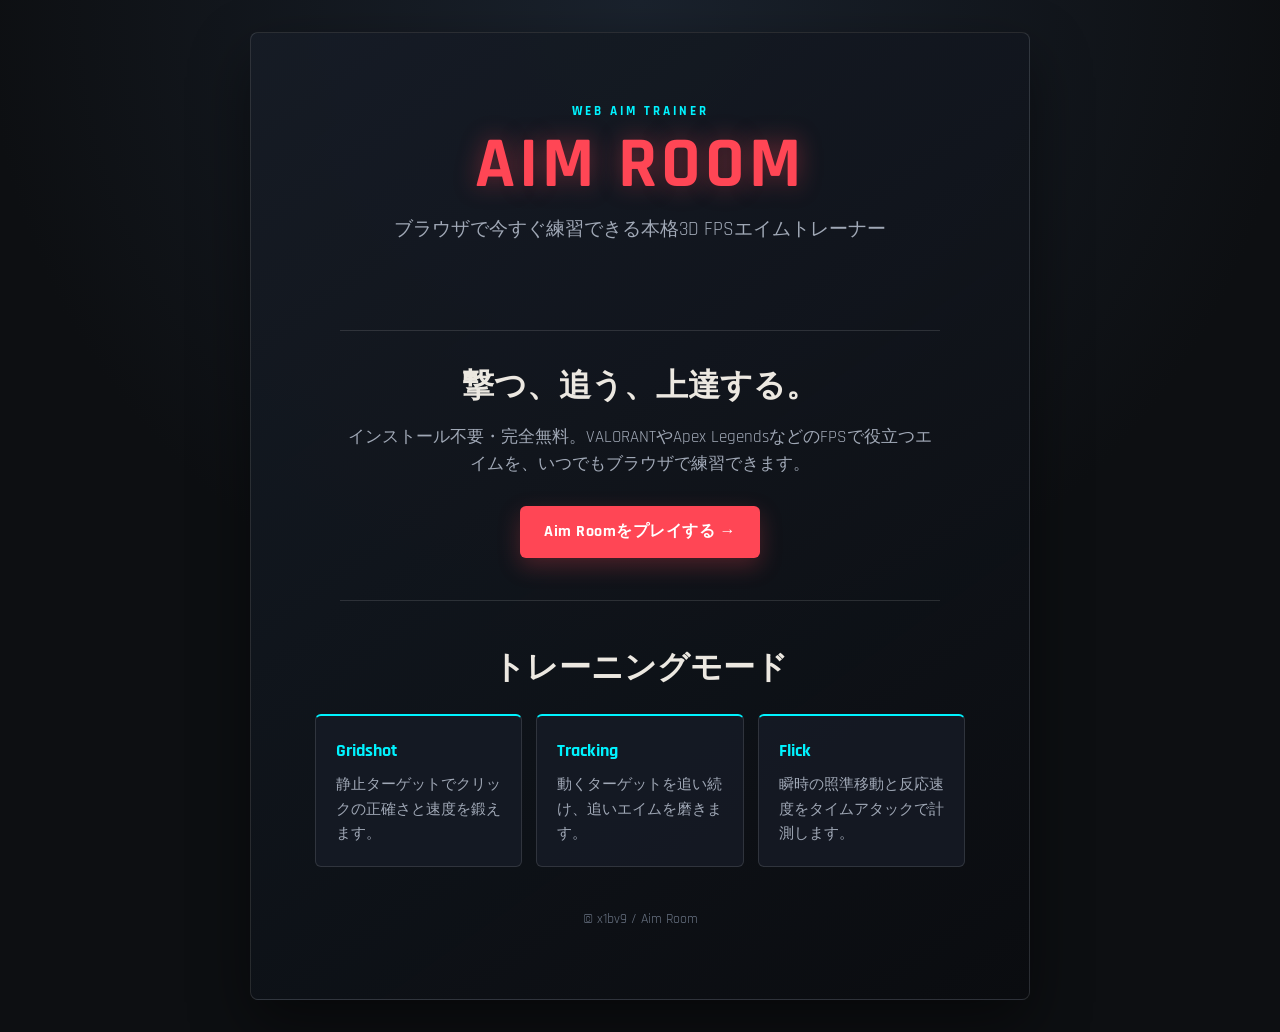
==== index.html @ 7ff07e4a "Add files via upload" ====
<!DOCTYPE html>
<html lang="ja">
<head>
  <meta charset="UTF-8">
  <meta name="viewport" content="width=device-width, initial-scale=1.0">
  <title>Aim Room | 無料3D FPSエイムトレーナー</title>
  <meta name="description" content="Aim Roomは、ブラウザで今すぐ遊べる無料の3D FPSエイムトレーナーです。Gridshot、Flick、TrackingなどでVALORANTやApex Legendsのエイムを練習できます。">
  <meta name="keywords" content="エイム練習, FPS, Aim Trainer, ブラウザゲーム, VALORANT, Apex Legends, Gridshot, Tracking">
  <meta name="robots" content="index, follow">
  <link rel="canonical" href="https://x1bv9.github.io/aimp/">
  <meta property="og:type" content="website">
  <meta property="og:title" content="Aim Room | 無料3D FPSエイムトレーナー">
  <meta property="og:description" content="インストール不要。ブラウザですぐに始められる3D FPSエイム練習ツールです。">
  <meta property="og:url" content="https://x1bv9.github.io/aimp/">
  <meta property="og:site_name" content="Aim Room">
  <meta name="twitter:card" content="summary">
  <meta name="twitter:title" content="Aim Room | 無料3D FPSエイムトレーナー">
  <meta name="twitter:description" content="Gridshot、Flick、Trackingに対応した無料の3D Webエイムトレーナー。">
  <meta name="google-site-verification" content="plmwMyv30xBzgXX7J8kx4cgJiKHHp-phH_kaKHK9sP8" />
  <script async src="https://pagead2.googlesyndication.com/pagead/js/adsbygoogle.js?client=ca-pub-6857554483023624"
     crossorigin="anonymous"></script>
  <meta name="google-adsense-account" content="ca-pub-6857554483023624">
  <link rel="stylesheet" href="style.css">
</head>
<body>
  <main id="main-content">
    <header class="site-header">
      <p class="eyebrow">WEB AIM TRAINER</p>
      <h1>Aim Room</h1>
      <p class="tagline">ブラウザで今すぐ練習できる本格3D FPSエイムトレーナー</p>
    </header>

    <section class="intro" aria-labelledby="intro-title">
      <h2 id="intro-title">撃つ、追う、上達する。</h2>
      <p>インストール不要・完全無料。VALORANTやApex LegendsなどのFPSで役立つエイムを、いつでもブラウザで練習できます。</p>
      <a class="primary-link" href="https://x1bv9.github.io/AimRoom.github.io/">Aim Roomをプレイする <span aria-hidden="true">→</span></a>
    </section>

    <section class="features" aria-labelledby="features-title">
      <h2 id="features-title">トレーニングモード</h2>
      <div class="feature-grid">
        <article>
          <h3>Gridshot</h3>
          <p>静止ターゲットでクリックの正確さと速度を鍛えます。</p>
        </article>
        <article>
          <h3>Tracking</h3>
          <p>動くターゲットを追い続け、追いエイムを磨きます。</p>
        </article>
        <article>
          <h3>Flick</h3>
          <p>瞬時の照準移動と反応速度をタイムアタックで計測します。</p>
        </article>
      </div>
    </section>

    <footer>
      <p>© x1bv9 / Aim Room</p>
    </footer>
  </main>

  <script type="application/ld+json">
  {
    "@context": "https://schema.org",
    "@type": "WebApplication",
    "name": "Aim Room",
    "url": "https://x1bv9.github.io/aimp/",
    "applicationCategory": "GameApplication",
    "operatingSystem": "All",
    "browserRequirements": "Requires JavaScript and WebGL",
    "offers": { "@type": "Offer", "price": "0", "priceCurrency": "JPY" },
    "description": "ブラウザで遊べる無料の3D FPSエイム練習ツール。Gridshot、Tracking、Flickに対応。"
  }
  </script>
</body>
</html>
---- style.css ----
@import url('https://fonts.googleapis.com/css2?family=Rajdhani:wght@500;600;700&display=swap');

:root {
  --bg-color: #0d0f12;
  --panel-color: rgba(22, 28, 38, 0.82);
  --border-color: rgba(255, 255, 255, 0.12);
  --text-main: #ece8e1;
  --text-sub: #a0a8b6;
  --red: #ff4655;
  --cyan: #00f3ff;
}

*, *::before, *::after {
  box-sizing: border-box;
  margin: 0;
  padding: 0;
}

body {
  min-height: 100vh;
  background: radial-gradient(circle at 50% 0%, #1a222d 0, var(--bg-color) 54%);
  color: var(--text-main);
  font-family: 'Rajdhani', 'Segoe UI', sans-serif;
  line-height: 1.6;
  padding: 32px 20px;
}

main {
  width: 100%;
  max-width: 780px;
  margin: 0 auto;
  padding: clamp(28px, 6vw, 68px) clamp(20px, 6vw, 64px);
  background: linear-gradient(145deg, rgba(22, 28, 38, 0.94), rgba(10, 12, 16, 0.92));
  border: 1px solid var(--border-color);
  border-radius: 8px;
  box-shadow: 0 24px 60px rgba(0, 0, 0, 0.45);
}

.site-header, .intro { text-align: center; }

.eyebrow {
  margin: 0 0 8px;
  color: var(--cyan);
  font-size: 0.8rem;
  font-weight: 800;
  letter-spacing: 3px;
}

h1 {
  margin: 0;
  color: var(--red);
  font-size: clamp(2.5rem, 8vw, 4.5rem);
  line-height: 1;
  letter-spacing: 4px;
  text-transform: uppercase;
  text-shadow: 0 0 24px rgba(255, 70, 85, 0.4);
}

.tagline {
  margin: 14px 0 0;
  color: var(--text-sub);
  font-size: clamp(1rem, 2.5vw, 1.2rem);
}

.intro {
  max-width: 600px;
  margin: clamp(48px, 8vw, 84px) auto 0;
  padding: 30px 0 42px;
  border-top: 1px solid var(--border-color);
  border-bottom: 1px solid var(--border-color);
}

h2 {
  margin: 0 0 12px;
  color: var(--text-main);
  font-size: clamp(1.5rem, 4vw, 2rem);
}

.intro p {
  margin: 0 auto 28px;
  color: var(--text-sub);
  font-size: 1.05rem;
}

.primary-link {
  display: inline-block;
  padding: 13px 24px;
  background: var(--red);
  color: #fff;
  font-weight: 700;
  letter-spacing: 0.5px;
  text-decoration: none;
  border-radius: 6px;
  box-shadow: 0 8px 22px rgba(255, 70, 85, 0.25);
  transition: transform 0.2s ease, background 0.2s ease;
}

.primary-link:hover, .primary-link:focus-visible {
  background: #ff6975;
  transform: translateY(-2px);
}

.features {
  padding-top: 42px;
}

.features h2 { text-align: center; }

.feature-grid {
  display: grid;
  grid-template-columns: repeat(3, 1fr);
  gap: 14px;
  margin-top: 20px;
}

.feature-grid article {
  padding: 20px;
  background: var(--panel-color);
  border: 1px solid var(--border-color);
  border-top: 2px solid var(--cyan);
  border-radius: 6px;
}

.feature-grid h3 {
  margin: 0 0 8px;
  color: var(--cyan);
  font-size: 1.15rem;
}

.feature-grid p {
  margin: 0;
  color: var(--text-sub);
  font-size: 0.95rem;
}

footer {
  margin-top: 42px;
  color: #687282;
  font-size: 0.85rem;
  text-align: center;
}

@media (max-width: 620px) {
  body { padding: 16px 12px; }
  .feature-grid { grid-template-columns: 1fr; }
  .feature-grid article { padding: 16px; }
}
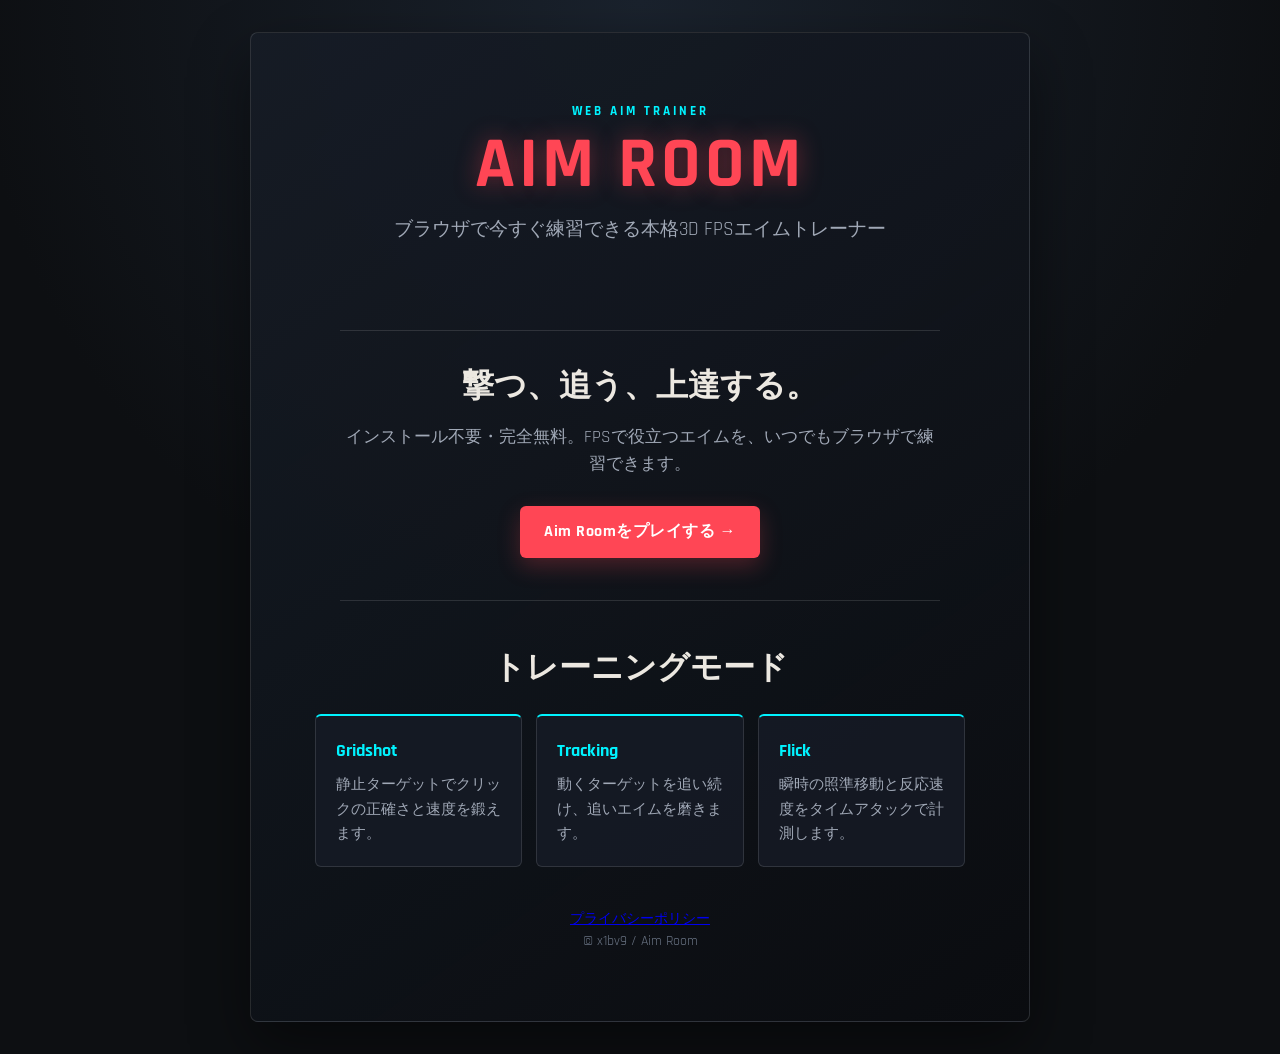
==== commit b54ff9e7: "Add files via upload" ====
--- a/index.html
+++ b/index.html
@@ -4,7 +4,7 @@
   <meta charset="UTF-8">
   <meta name="viewport" content="width=device-width, initial-scale=1.0">
   <title>Aim Room | 無料3D FPSエイムトレーナー</title>
-  <meta name="description" content="Aim Roomは、ブラウザで今すぐ遊べる無料の3D FPSエイムトレーナーです。Gridshot、Flick、TrackingなどでVALORANTやApex Legendsのエイムを練習できます。">
+  <meta name="description" content="Aim Roomは、ブラウザで今すぐ遊べる無料の3D FPSエイムトレーナーです。Gridshot、Flick、Trackingなどでエイムを練習できます。">
   <meta name="keywords" content="エイム練習, FPS, Aim Trainer, ブラウザゲーム, VALORANT, Apex Legends, Gridshot, Tracking">
   <meta name="robots" content="index, follow">
   <link rel="canonical" href="https://x1bv9.github.io/aimp/">
@@ -21,6 +21,9 @@
      crossorigin="anonymous"></script>
   <meta name="google-adsense-account" content="ca-pub-6857554483023624">
   <link rel="stylesheet" href="style.css">
+    <!-- アイコン -->
+   <link rel="icon" href="AimRoom.github.io/favicon.svg" type="image/svg+xml">
+
 </head>
 <body>
   <main id="main-content">
@@ -32,7 +35,7 @@
 
     <section class="intro" aria-labelledby="intro-title">
       <h2 id="intro-title">撃つ、追う、上達する。</h2>
-      <p>インストール不要・完全無料。VALORANTやApex LegendsなどのFPSで役立つエイムを、いつでもブラウザで練習できます。</p>
+      <p>インストール不要・完全無料。FPSで役立つエイムを、いつでもブラウザで練習できます。</p>
       <a class="primary-link" href="https://x1bv9.github.io/AimRoom.github.io/">Aim Roomをプレイする <span aria-hidden="true">→</span></a>
     </section>
 
@@ -55,6 +58,7 @@
     </section>
 
     <footer>
+      <nav aria-label="フッターリンク"><a href="https://x1bv9.github.io/AimRoom.github.io/privacy.html">プライバシーポリシー</a></nav>
       <p>© x1bv9 / Aim Room</p>
     </footer>
   </main>
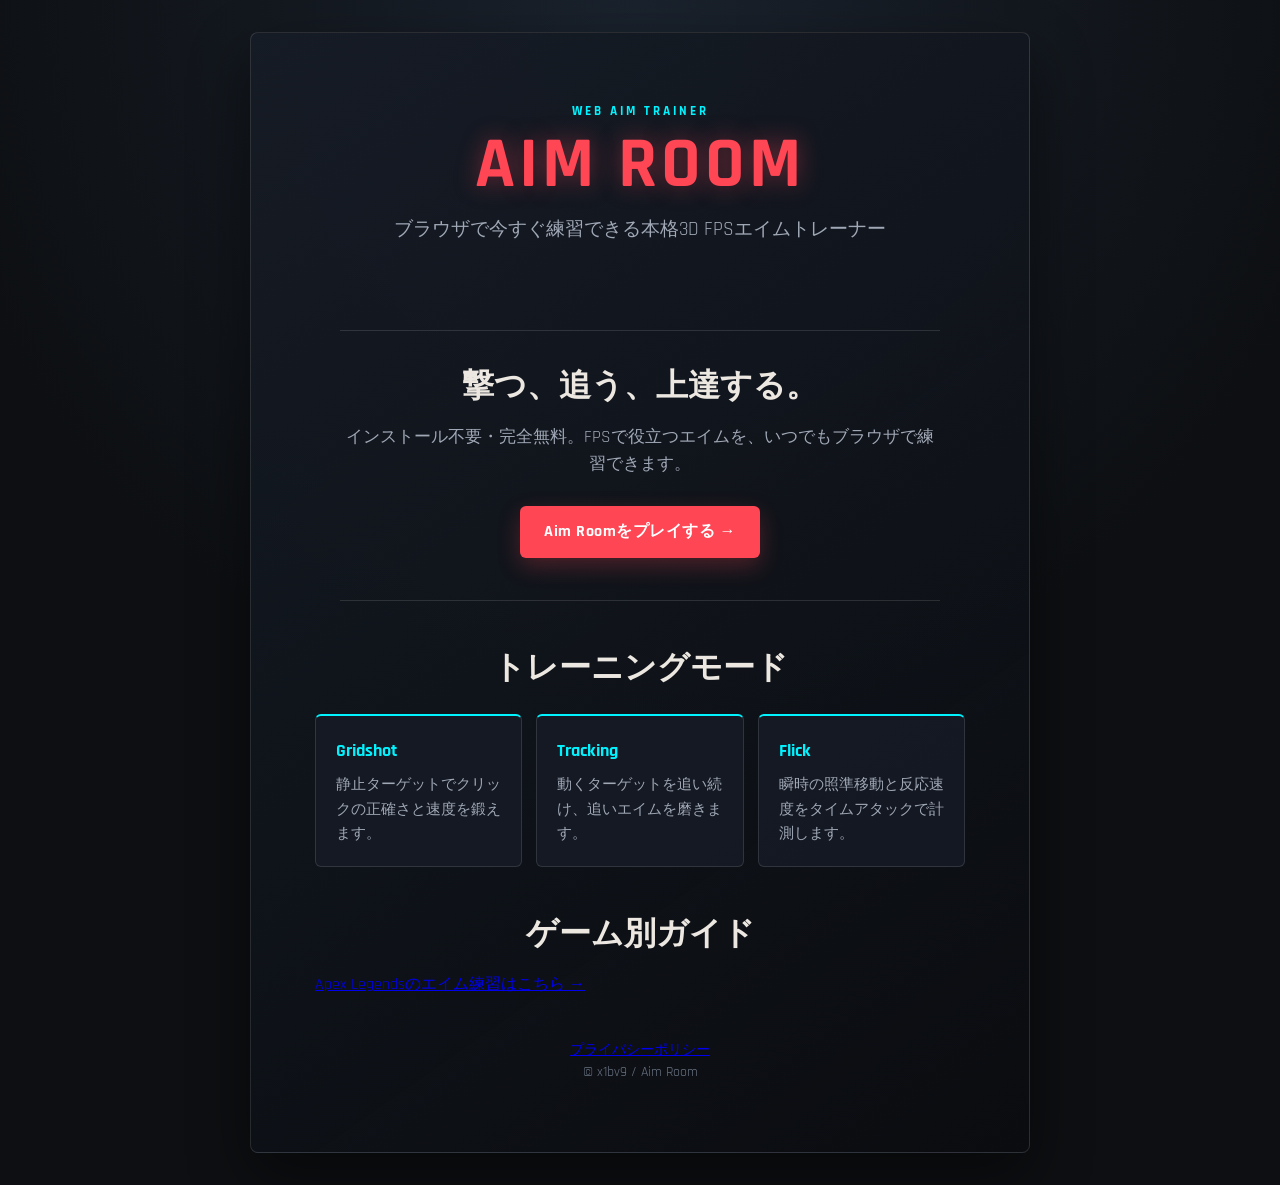
==== commit 4991e654: "Add Apex Legends aim training landing page (/apex/), add it to sitemap and link from top page" ====
--- a/index.html
+++ b/index.html
@@ -1,80 +1,107 @@
-<!DOCTYPE html>
-<html lang="ja">
-<head>
-  <meta charset="UTF-8">
-  <meta name="viewport" content="width=device-width, initial-scale=1.0">
-  <title>Aim Room | 無料3D FPSエイムトレーナー</title>
-  <meta name="description" content="Aim Roomは、ブラウザで今すぐ遊べる無料の3D FPSエイムトレーナーです。Gridshot、Flick、Trackingなどでエイムを練習できます。">
-  <meta name="keywords" content="エイム練習, FPS, Aim Trainer, ブラウザゲーム, VALORANT, Apex Legends, Gridshot, Tracking">
-  <meta name="robots" content="index, follow">
-  <link rel="canonical" href="https://x1bv9.github.io/aimp/">
-  <meta property="og:type" content="website">
-  <meta property="og:title" content="Aim Room | 無料3D FPSエイムトレーナー">
-  <meta property="og:description" content="インストール不要。ブラウザですぐに始められる3D FPSエイム練習ツールです。">
-  <meta property="og:url" content="https://x1bv9.github.io/aimp/">
-  <meta property="og:site_name" content="Aim Room">
-  <meta name="twitter:card" content="summary">
-  <meta name="twitter:title" content="Aim Room | 無料3D FPSエイムトレーナー">
-  <meta name="twitter:description" content="Gridshot、Flick、Trackingに対応した無料の3D Webエイムトレーナー。">
-  <meta name="google-site-verification" content="plmwMyv30xBzgXX7J8kx4cgJiKHHp-phH_kaKHK9sP8" />
-  <script async src="https://pagead2.googlesyndication.com/pagead/js/adsbygoogle.js?client=ca-pub-6857554483023624"
-     crossorigin="anonymous"></script>
-  <meta name="google-adsense-account" content="ca-pub-6857554483023624">
-  <link rel="stylesheet" href="style.css">
-    <!-- アイコン -->
-   <link rel="icon" href="AimRoom.github.io/favicon.svg" type="image/svg+xml">
-
-</head>
-<body>
-  <main id="main-content">
-    <header class="site-header">
-      <p class="eyebrow">WEB AIM TRAINER</p>
-      <h1>Aim Room</h1>
-      <p class="tagline">ブラウザで今すぐ練習できる本格3D FPSエイムトレーナー</p>
-    </header>
-
-    <section class="intro" aria-labelledby="intro-title">
-      <h2 id="intro-title">撃つ、追う、上達する。</h2>
-      <p>インストール不要・完全無料。FPSで役立つエイムを、いつでもブラウザで練習できます。</p>
-      <a class="primary-link" href="https://x1bv9.github.io/AimRoom.github.io/">Aim Roomをプレイする <span aria-hidden="true">→</span></a>
-    </section>
-
-    <section class="features" aria-labelledby="features-title">
-      <h2 id="features-title">トレーニングモード</h2>
-      <div class="feature-grid">
-        <article>
-          <h3>Gridshot</h3>
-          <p>静止ターゲットでクリックの正確さと速度を鍛えます。</p>
-        </article>
-        <article>
-          <h3>Tracking</h3>
-          <p>動くターゲットを追い続け、追いエイムを磨きます。</p>
-        </article>
-        <article>
-          <h3>Flick</h3>
-          <p>瞬時の照準移動と反応速度をタイムアタックで計測します。</p>
-        </article>
-      </div>
-    </section>
-
-    <footer>
-      <nav aria-label="フッターリンク"><a href="https://x1bv9.github.io/AimRoom.github.io/privacy.html">プライバシーポリシー</a></nav>
-      <p>© x1bv9 / Aim Room</p>
-    </footer>
-  </main>
-
-  <script type="application/ld+json">
-  {
-    "@context": "https://schema.org",
-    "@type": "WebApplication",
-    "name": "Aim Room",
-    "url": "https://x1bv9.github.io/aimp/",
-    "applicationCategory": "GameApplication",
-    "operatingSystem": "All",
-    "browserRequirements": "Requires JavaScript and WebGL",
-    "offers": { "@type": "Offer", "price": "0", "priceCurrency": "JPY" },
-    "description": "ブラウザで遊べる無料の3D FPSエイム練習ツール。Gridshot、Tracking、Flickに対応。"
-  }
-  </script>
-</body>
+<!DOCTYPE html>
+<html lang="ja">
+<head>
+  <!-- Google tag (gtag.js) -->
+  <script async src="https://www.googletagmanager.com/gtag/js?id=G-E63HDN6CHN"></script>
+  <script>
+    window.dataLayer = window.dataLayer || [];
+    function gtag(){dataLayer.push(arguments);}
+    gtag('js', new Date());
+    gtag('config', 'G-E63HDN6CHN');
+  </script>
+  <meta charset="UTF-8">
+  <meta name="viewport" content="width=device-width, initial-scale=1.0">
+  <title>Aim Room | 無料3D FPSエイムトレーナー</title>
+  <meta name="description" content="Aim Roomは、ブラウザで今すぐ遊べる無料の3D FPSエイムトレーナーです。Gridshot、Flick、Trackingなどでエイムを練習できます。">
+  <meta name="keywords" content="エイム練習, FPS, Aim Trainer, ブラウザゲーム, VALORANT, Apex Legends, Gridshot, Tracking">
+  <meta name="robots" content="index, follow">
+  <meta name="theme-color" content="#0d0f12">
+  <link rel="canonical" href="https://x1bv9.github.io/">
+  <meta property="og:type" content="website">
+  <meta property="og:title" content="Aim Room | 無料3D FPSエイムトレーナー">
+  <meta property="og:description" content="インストール不要。ブラウザですぐに始められる3D FPSエイム練習ツールです。">
+  <meta property="og:url" content="https://x1bv9.github.io/">
+  <meta property="og:site_name" content="Aim Room">
+  <meta property="og:image" content="https://x1bv9.github.io/favicon.svg">
+  <meta name="twitter:card" content="summary">
+  <meta name="twitter:title" content="Aim Room | 無料3D FPSエイムトレーナー">
+  <meta name="twitter:description" content="Gridshot、Flick、Trackingに対応した無料の3D Webエイムトレーナー。">
+  <meta name="google-site-verification" content="plmwMyv30xBzgXX7J8kx4cgJiKHHp-phH_kaKHK9sP8" />
+  <script async src="https://pagead2.googlesyndication.com/pagead/js/adsbygoogle.js?client=ca-pub-6857554483023624"
+     crossorigin="anonymous"></script>
+  <meta name="google-adsense-account" content="ca-pub-6857554483023624">
+  <link rel="stylesheet" href="style.css">
+    <!-- アイコン -->
+   <link rel="icon" href="favicon.svg" type="image/svg+xml">
+  
+</head>
+<body>
+  <main id="main-content">
+    <header class="site-header">
+      <p class="eyebrow">WEB AIM TRAINER</p>
+      <h1>Aim Room</h1>
+      <p class="tagline">ブラウザで今すぐ練習できる本格3D FPSエイムトレーナー</p>
+    </header>
+
+    <section class="intro" aria-labelledby="intro-title">
+      <h2 id="intro-title">撃つ、追う、上達する。</h2>
+      <p>インストール不要・完全無料。FPSで役立つエイムを、いつでもブラウザで練習できます。</p>
+      <a class="primary-link" href="https://x1bv9.github.io/AimRoom.github.io/">Aim Roomをプレイする <span aria-hidden="true">→</span></a>
+    </section>
+
+    <section class="features" aria-labelledby="features-title">
+      <h2 id="features-title">トレーニングモード</h2>
+      <div class="feature-grid">
+        <article>
+          <h3>Gridshot</h3>
+          <p>静止ターゲットでクリックの正確さと速度を鍛えます。</p>
+        </article>
+        <article>
+          <h3>Tracking</h3>
+          <p>動くターゲットを追い続け、追いエイムを磨きます。</p>
+        </article>
+        <article>
+          <h3>Flick</h3>
+          <p>瞬時の照準移動と反応速度をタイムアタックで計測します。</p>
+        </article>
+      </div>
+    </section>
+
+    <section class="features" aria-labelledby="guide-title">
+      <h2 id="guide-title">ゲーム別ガイド</h2>
+      <p><a href="https://x1bv9.github.io/apex/">Apex Legendsのエイム練習はこちら →</a></p>
+    </section>
+
+    <footer>
+      <script async src="https://pagead2.googlesyndication.com/pagead/js/adsbygoogle.js?client=ca-pub-6857554483023624"
+     crossorigin="anonymous"></script>
+<!-- あ -->
+<ins class="adsbygoogle"
+     style="display:block"
+     data-ad-client="ca-pub-6857554483023624"
+     data-ad-slot="6139240730"
+     data-ad-format="auto"
+     data-full-width-responsive="true"></ins>
+<script>
+     (adsbygoogle = window.adsbygoogle || []).push({});
+</script>
+      <nav aria-label="フッターリンク"><a href="https://x1bv9.github.io/privacy.html">プライバシーポリシー</a></nav>
+      <p>© x1bv9 / Aim Room</p>
+    </footer>
+  </main>
+
+  <script type="application/ld+json">
+  {
+    "@context": "https://schema.org",
+    "@type": "WebApplication",
+    "name": "Aim Room",
+    "url": "https://x1bv9.github.io/",
+    "applicationCategory": "GameApplication",
+    "operatingSystem": "All",
+    "browserRequirements": "Requires JavaScript and WebGL",
+    "offers": { "@type": "Offer", "price": "0", "priceCurrency": "JPY" },
+    "description": "ブラウザで遊べる無料の3D FPSエイム練習ツール。Gridshot、Tracking、Flickに対応。"
+  }
+  </script>
+</body>
 </html>
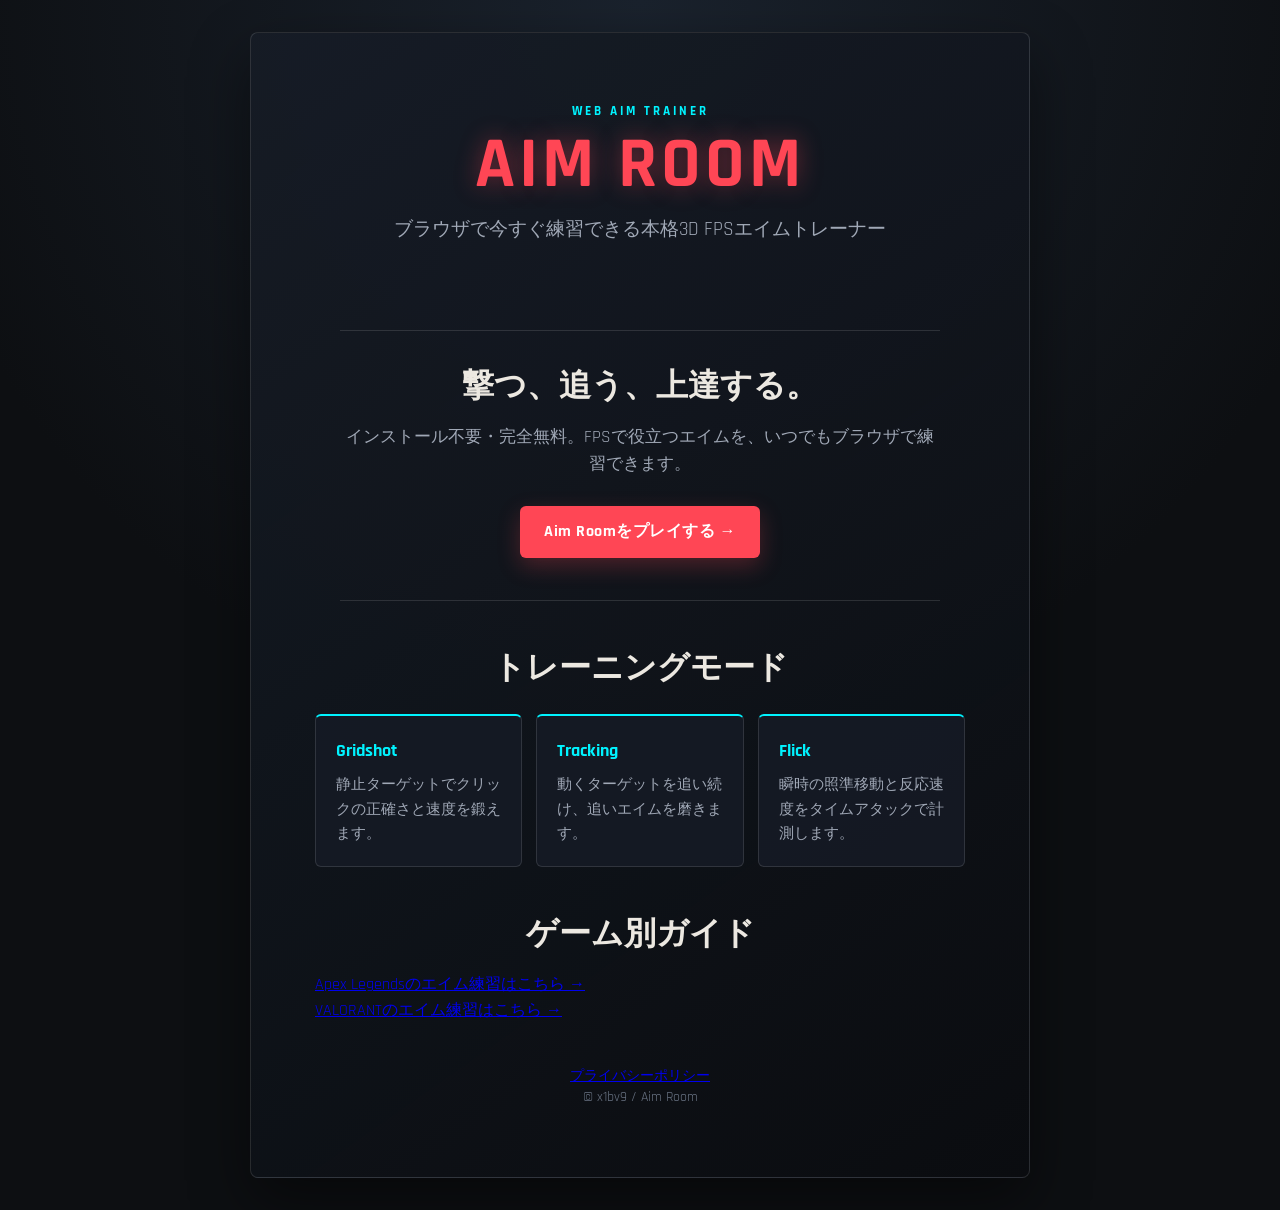
==== commit 8e624182: "Add VALORANT aim training landing page (/valorant/), add it to sitemap and link from top page" ====
--- a/index.html
+++ b/index.html
@@ -22,7 +22,8 @@
   <meta property="og:description" content="インストール不要。ブラウザですぐに始められる3D FPSエイム練習ツールです。">
   <meta property="og:url" content="https://x1bv9.github.io/">
   <meta property="og:site_name" content="Aim Room">
-  <meta property="og:image" content="https://x1bv9.github.io/favicon.svg">
+  <meta property="og:image" content="https://x1bv9.github.io/og-image.png">
+  <meta name="twitter:image" content="https://x1bv9.github.io/og-image.png">
   <meta name="twitter:card" content="summary">
   <meta name="twitter:title" content="Aim Room | 無料3D FPSエイムトレーナー">
   <meta name="twitter:description" content="Gridshot、Flick、Trackingに対応した無料の3D Webエイムトレーナー。">
@@ -32,7 +33,12 @@
   <meta name="google-adsense-account" content="ca-pub-6857554483023624">
   <link rel="stylesheet" href="style.css">
     <!-- アイコン -->
-   <link rel="icon" href="favicon.svg" type="image/svg+xml">
+   <link rel="icon" href="favicon.ico" sizes="any">
+  <link rel="icon" href="favicon.svg" type="image/svg+xml">
+  <link rel="icon" href="favicon-32x32.png" type="image/png" sizes="32x32">
+  <link rel="icon" href="favicon-16x16.png" type="image/png" sizes="16x16">
+  <link rel="apple-touch-icon" href="apple-touch-icon.png">
+  <link rel="manifest" href="site.webmanifest">
   
 </head>
 <body>
@@ -70,6 +76,7 @@
     <section class="features" aria-labelledby="guide-title">
       <h2 id="guide-title">ゲーム別ガイド</h2>
       <p><a href="https://x1bv9.github.io/apex/">Apex Legendsのエイム練習はこちら →</a></p>
+      <p><a href="https://x1bv9.github.io/valorant/">VALORANTのエイム練習はこちら →</a></p>
     </section>
 
     <footer>
